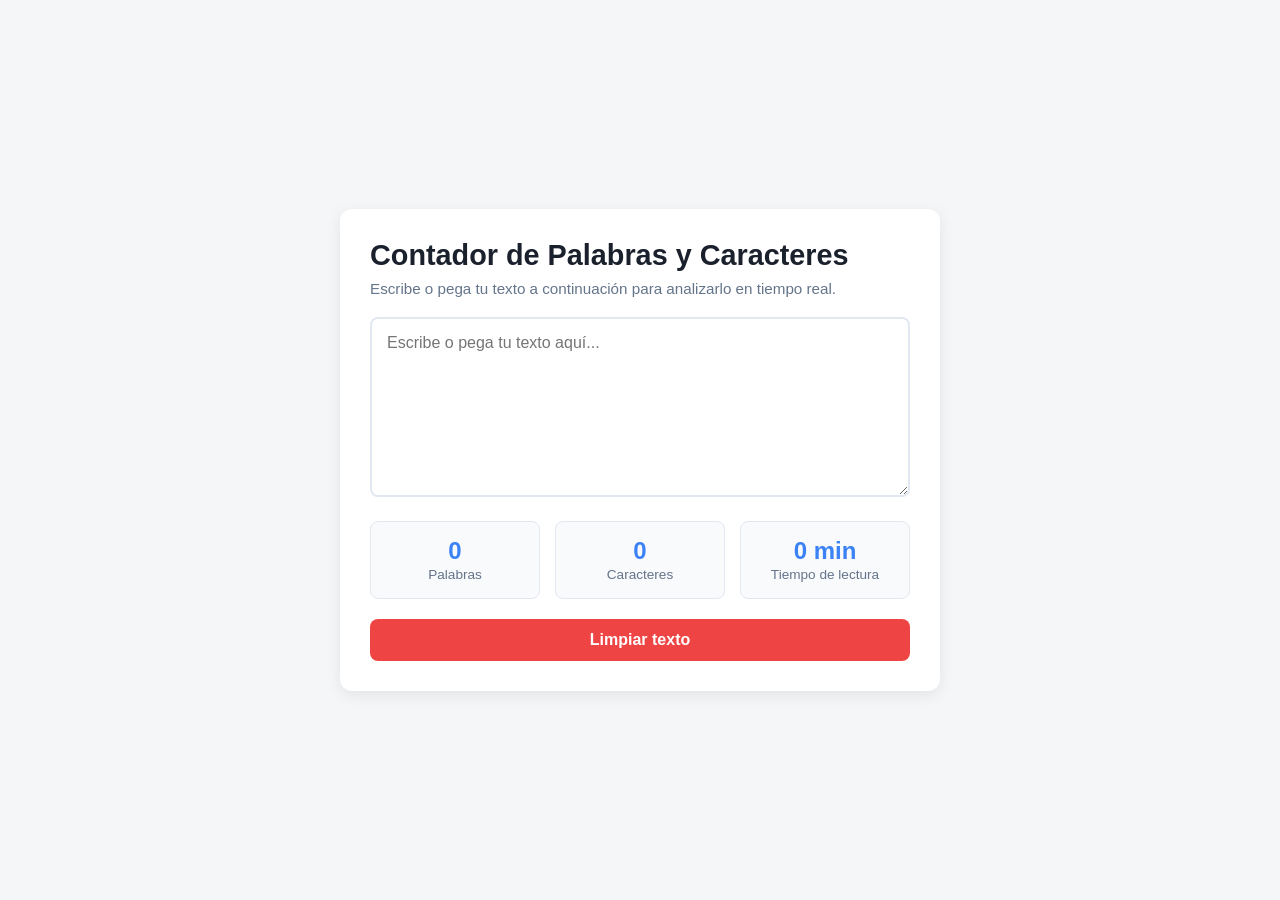
==== index.html @ 6322455e "Rename index.htm to index.html" ====
<!DOCTYPE html>
<html lang="es">
<head>
  <meta charset="UTF-8">
  <meta name="viewport" content="width=device-width, initial-scale=1.0">
  <title>Contador de Palabras Gratis y En Línea</title>
  <link rel="stylesheet" href="styles.css">
</head>
<body>

  <main class="container">
    <h1>Contador de Palabras y Caracteres</h1>
    <p class="description">Escribe o pega tu texto a continuación para analizarlo en tiempo real.</p>

    <!-- Área para escribir el texto -->
    <textarea id="text-input" placeholder="Escribe o pega tu texto aquí..."></textarea>

    <!-- Panel de estadísticas -->
    <div class="stats-grid">
      <div class="stat-card">
        <span class="stat-number" id="word-count">0</span>
        <span class="stat-label">Palabras</span>
      </div>
      <div class="stat-card">
        <span class="stat-number" id="char-count">0</span>
        <span class="stat-label">Caracteres</span>
      </div>
      <div class="stat-card">
        <span class="stat-number" id="reading-time">0 min</span>
        <span class="stat-label">Tiempo de lectura</span>
      </div>
    </div>

    <!-- Botón de acción -->
    <button id="clear-btn" class="btn">Limpiar texto</button>
  </main>

  <script src="script.js"></script>
</body>

</html>
---- styles.css ----
/* Configuración básica y tipografía */
* {
  box-sizing: border-box;
  margin: 0;
  padding: 0;
  font-family: 'Segoe UI', Tahoma, Geneva, Verdana, sans-serif;
}

body {
  background-color: #f4f6f8;
  color: #333;
  display: flex;
  justify-content: center;
  align-items: center;
  min-height: 100vh;
  padding: 20px;
}

/* Contenedor principal */
.container {
  background: #ffffff;
  padding: 30px;
  border-radius: 12px;
  box-shadow: 0 4px 15px rgba(0, 0, 0, 0.08);
  width: 100%;
  max-width: 600px;
}

h1 {
  font-size: 1.8rem;
  margin-bottom: 8px;
  color: #1a202c;
}

.description {
  color: #64748b;
  font-size: 0.95rem;
  margin-bottom: 20px;
}

/* Área de texto */
textarea {
  width: 100%;
  height: 180px;
  padding: 15px;
  border: 2px solid #e2e8f0;
  border-radius: 8px;
  font-size: 1rem;
  resize: vertical;
  outline: none;
  transition: border-color 0.2s;
}

textarea:focus {
  border-color: #3b82f6;
}

/* Grid de tarjetas de estadísticas */
.stats-grid {
  display: grid;
  grid-template-columns: repeat(auto-fit, minmax(130px, 1fr));
  gap: 15px;
  margin: 20px 0;
}

.stat-card {
  background: #f8fafc;
  border: 1px solid #e2e8f0;
  padding: 15px;
  border-radius: 8px;
  text-align: center;
}

.stat-number {
  display: block;
  font-size: 1.5rem;
  font-weight: bold;
  color: #3b82f6;
}

.stat-label {
  font-size: 0.85rem;
  color: #64748b;
}

/* Botón de limpiar */
.btn {
  width: 100%;
  background-color: #ef4444;
  color: white;
  border: none;
  padding: 12px;
  border-radius: 8px;
  font-size: 1rem;
  cursor: pointer;
  font-weight: 600;
  transition: background-color 0.2s;
}

.btn:hover {
  background-color: #dc2626;
}
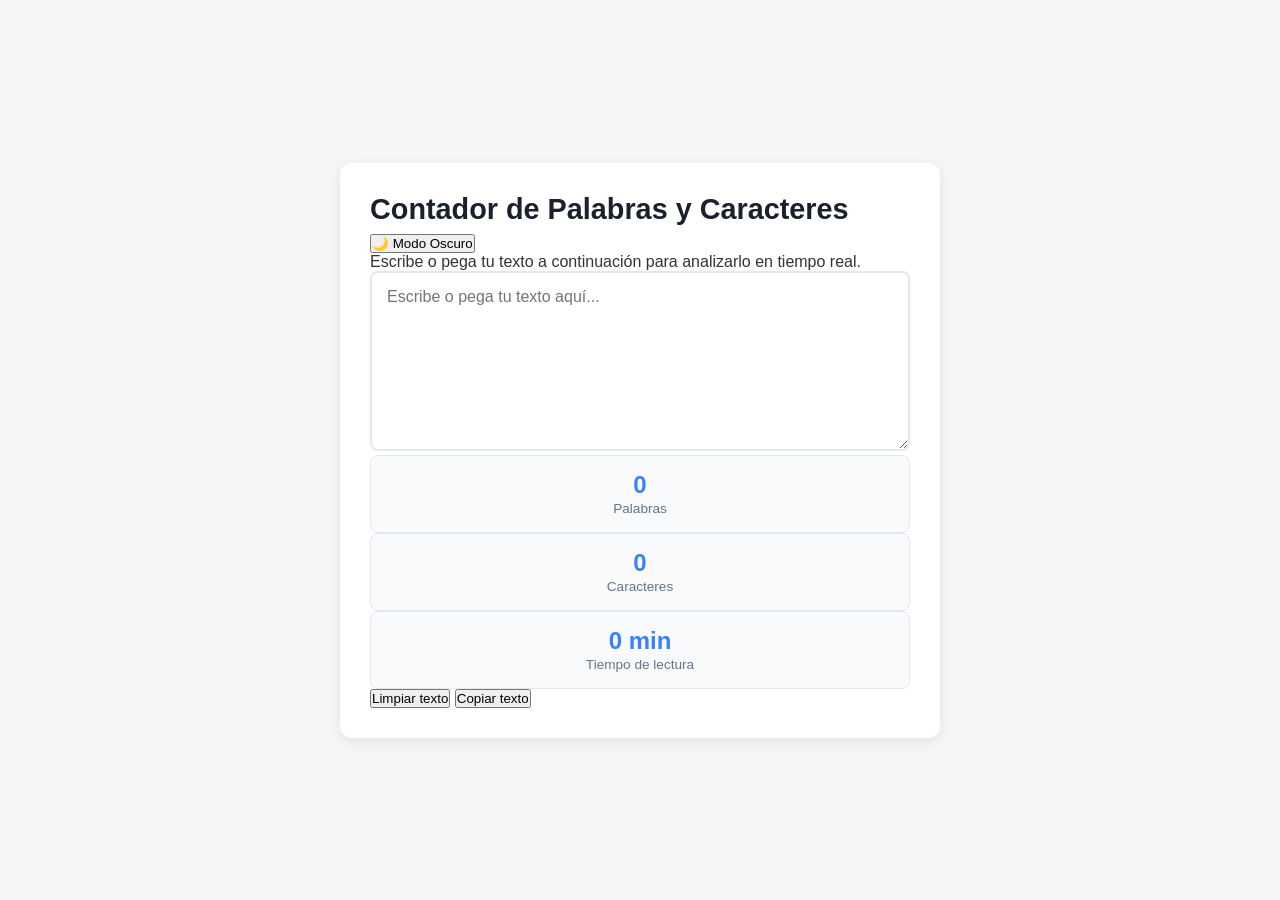
==== commit e4f96cba: "Update index.html" ====
--- a/index.html
+++ b/index.html
@@ -1,41 +1,43 @@
 <!DOCTYPE html>
 <html lang="es">
 <head>
-  <meta charset="UTF-8">
-  <meta name="viewport" content="width=device-width, initial-scale=1.0">
-  <title>Contador de Palabras Gratis y En Línea</title>
-  <link rel="stylesheet" href="styles.css">
+    <meta charset="UTF-8">
+    <meta name="viewport" content="width=device-width, initial-scale=1.0">
+    <title>Contador de Palabras Gratis y En Línea</title>
+    <link rel="stylesheet" href="styles.css">
 </head>
 <body>
+    <div class="container">
+        <header>
+            <h1>Contador de Palabras y Caracteres</h1>
+            <button id="theme-toggle" class="btn-secondary">🌙 Modo Oscuro</button>
+        </header>
 
-  <main class="container">
-    <h1>Contador de Palabras y Caracteres</h1>
-    <p class="description">Escribe o pega tu texto a continuación para analizarlo en tiempo real.</p>
+        <p class="subtitle">Escribe o pega tu texto a continuación para analizarlo en tiempo real.</p>
+        
+        <textarea id="text-input" placeholder="Escribe o pega tu texto aquí..."></textarea>
+        
+        <div class="stats-container">
+            <div class="stat-card">
+                <span id="word-count" class="stat-number">0</span>
+                <span class="stat-label">Palabras</span>
+            </div>
+            <div class="stat-card">
+                <span id="char-count" class="stat-number">0</span>
+                <span class="stat-label">Caracteres</span>
+            </div>
+            <div class="stat-card">
+                <span id="reading-time" class="stat-number">0 min</span>
+                <span class="stat-label">Tiempo de lectura</span>
+            </div>
+        </div>
 
-    <!-- Área para escribir el texto -->
-    <textarea id="text-input" placeholder="Escribe o pega tu texto aquí..."></textarea>
-
-    <!-- Panel de estadísticas -->
-    <div class="stats-grid">
-      <div class="stat-card">
-        <span class="stat-number" id="word-count">0</span>
-        <span class="stat-label">Palabras</span>
-      </div>
-      <div class="stat-card">
-        <span class="stat-number" id="char-count">0</span>
-        <span class="stat-label">Caracteres</span>
-      </div>
-      <div class="stat-card">
-        <span class="stat-number" id="reading-time">0 min</span>
-        <span class="stat-label">Tiempo de lectura</span>
-      </div>
+        <div class="actions">
+            <button id="clear-btn" class="btn-danger">Limpiar texto</button>
+            <button id="copy-btn" class="btn-success">Copiar texto</button>
+        </div>
     </div>
 
-    <!-- Botón de acción -->
-    <button id="clear-btn" class="btn">Limpiar texto</button>
-  </main>
-
-  <script src="script.js"></script>
+    <script src="script.js"></script>
 </body>
-
 </html>
